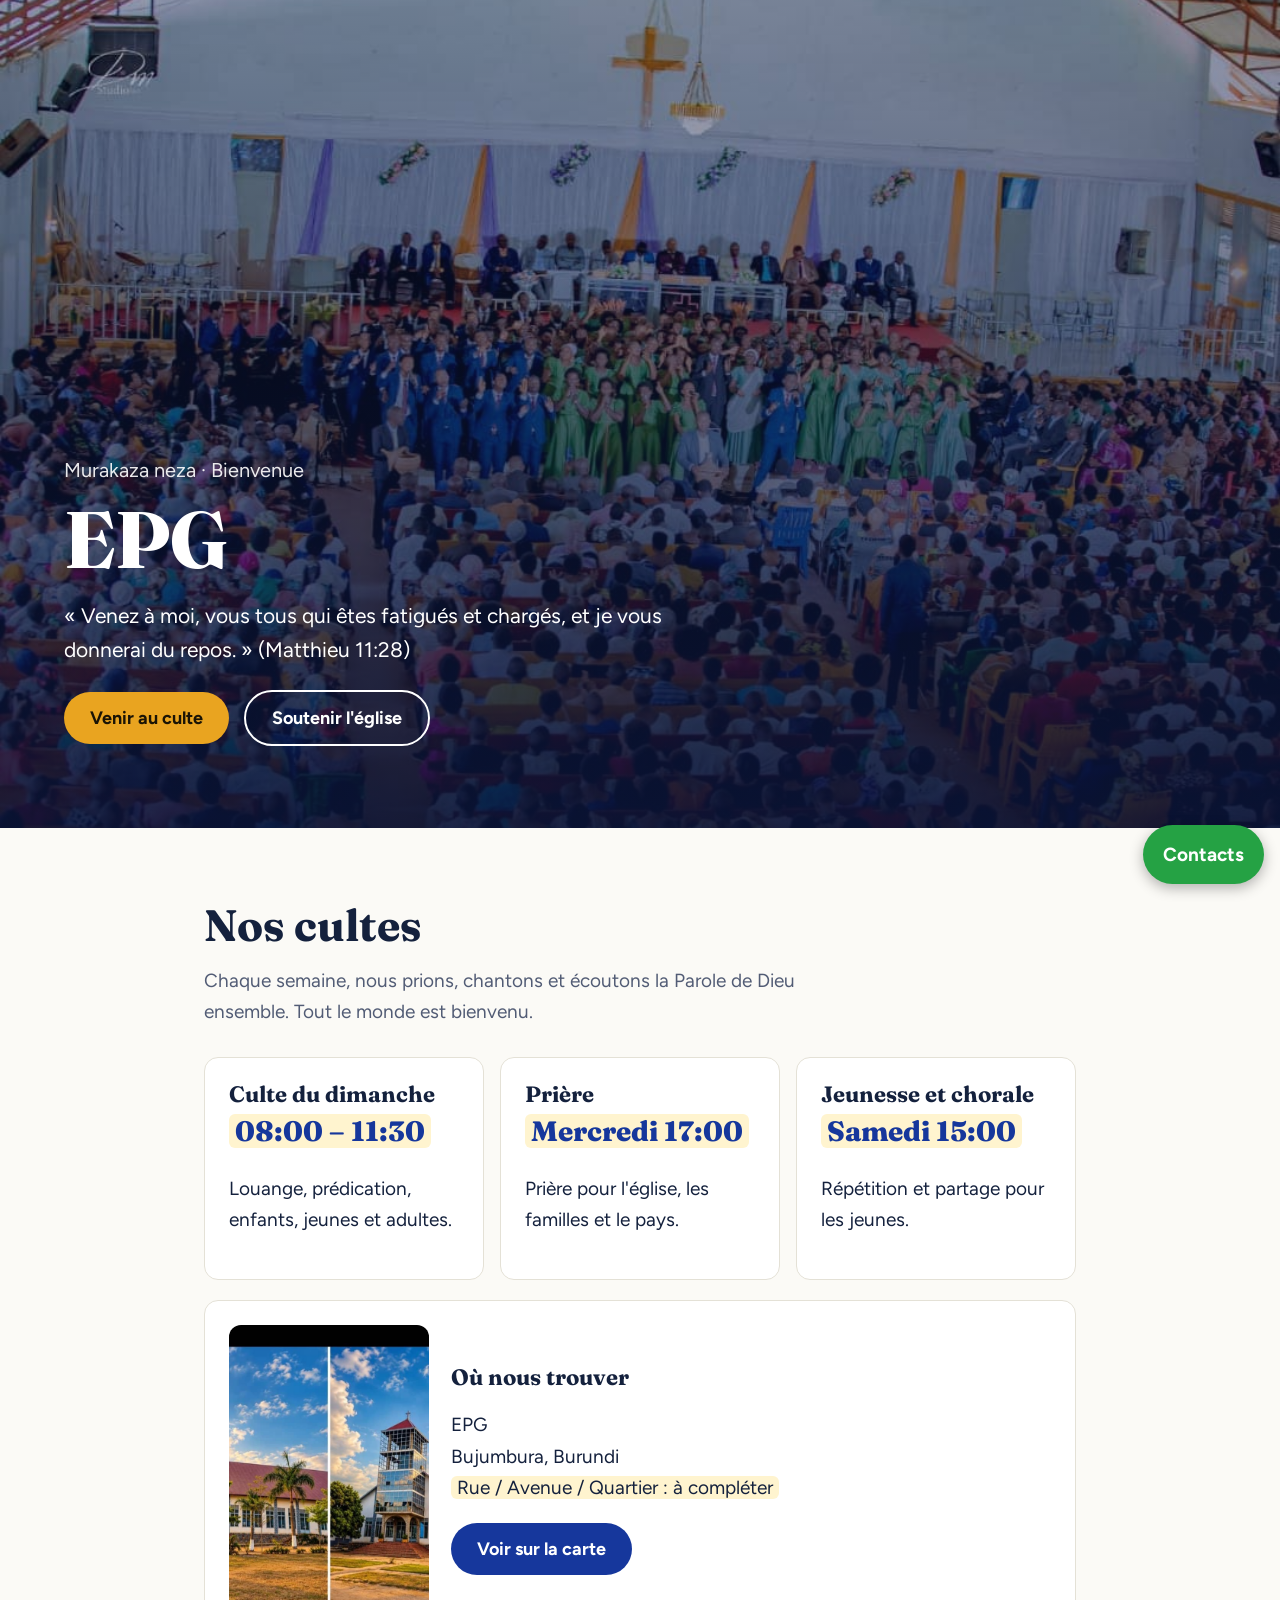
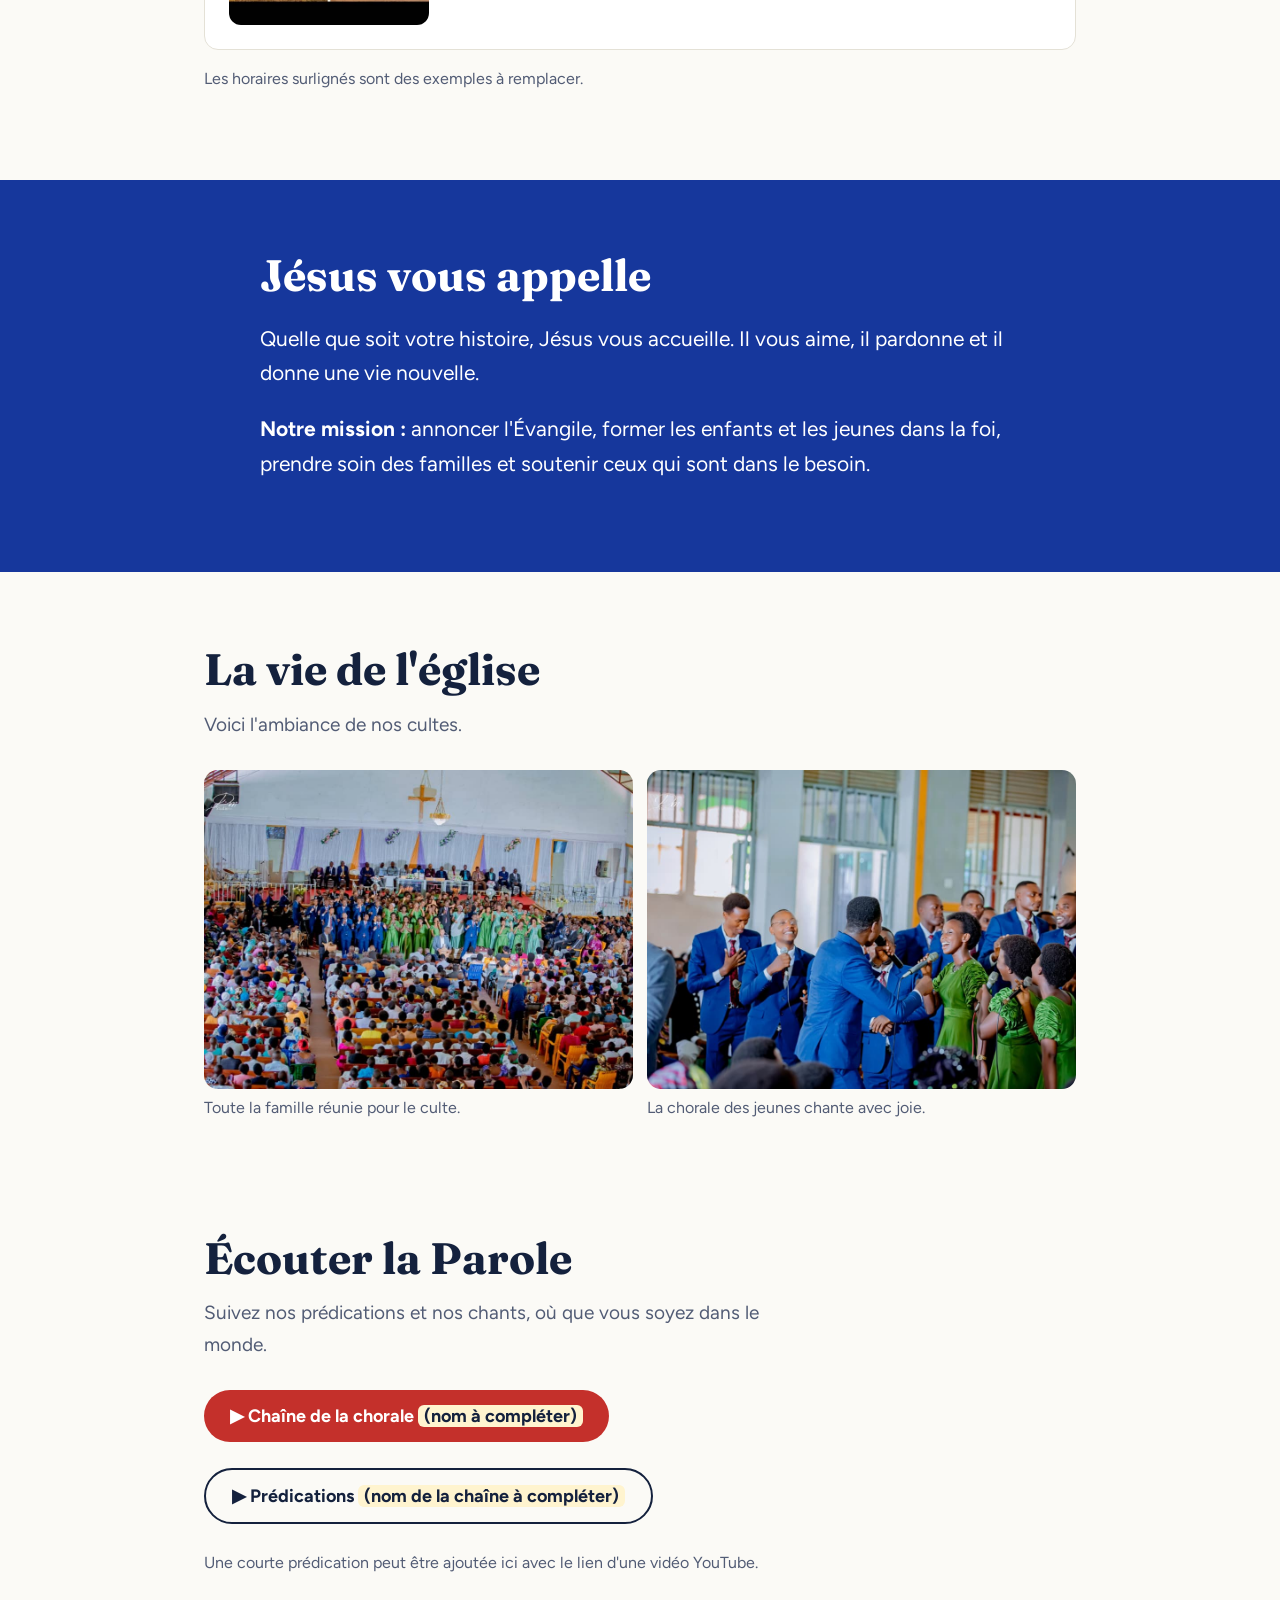
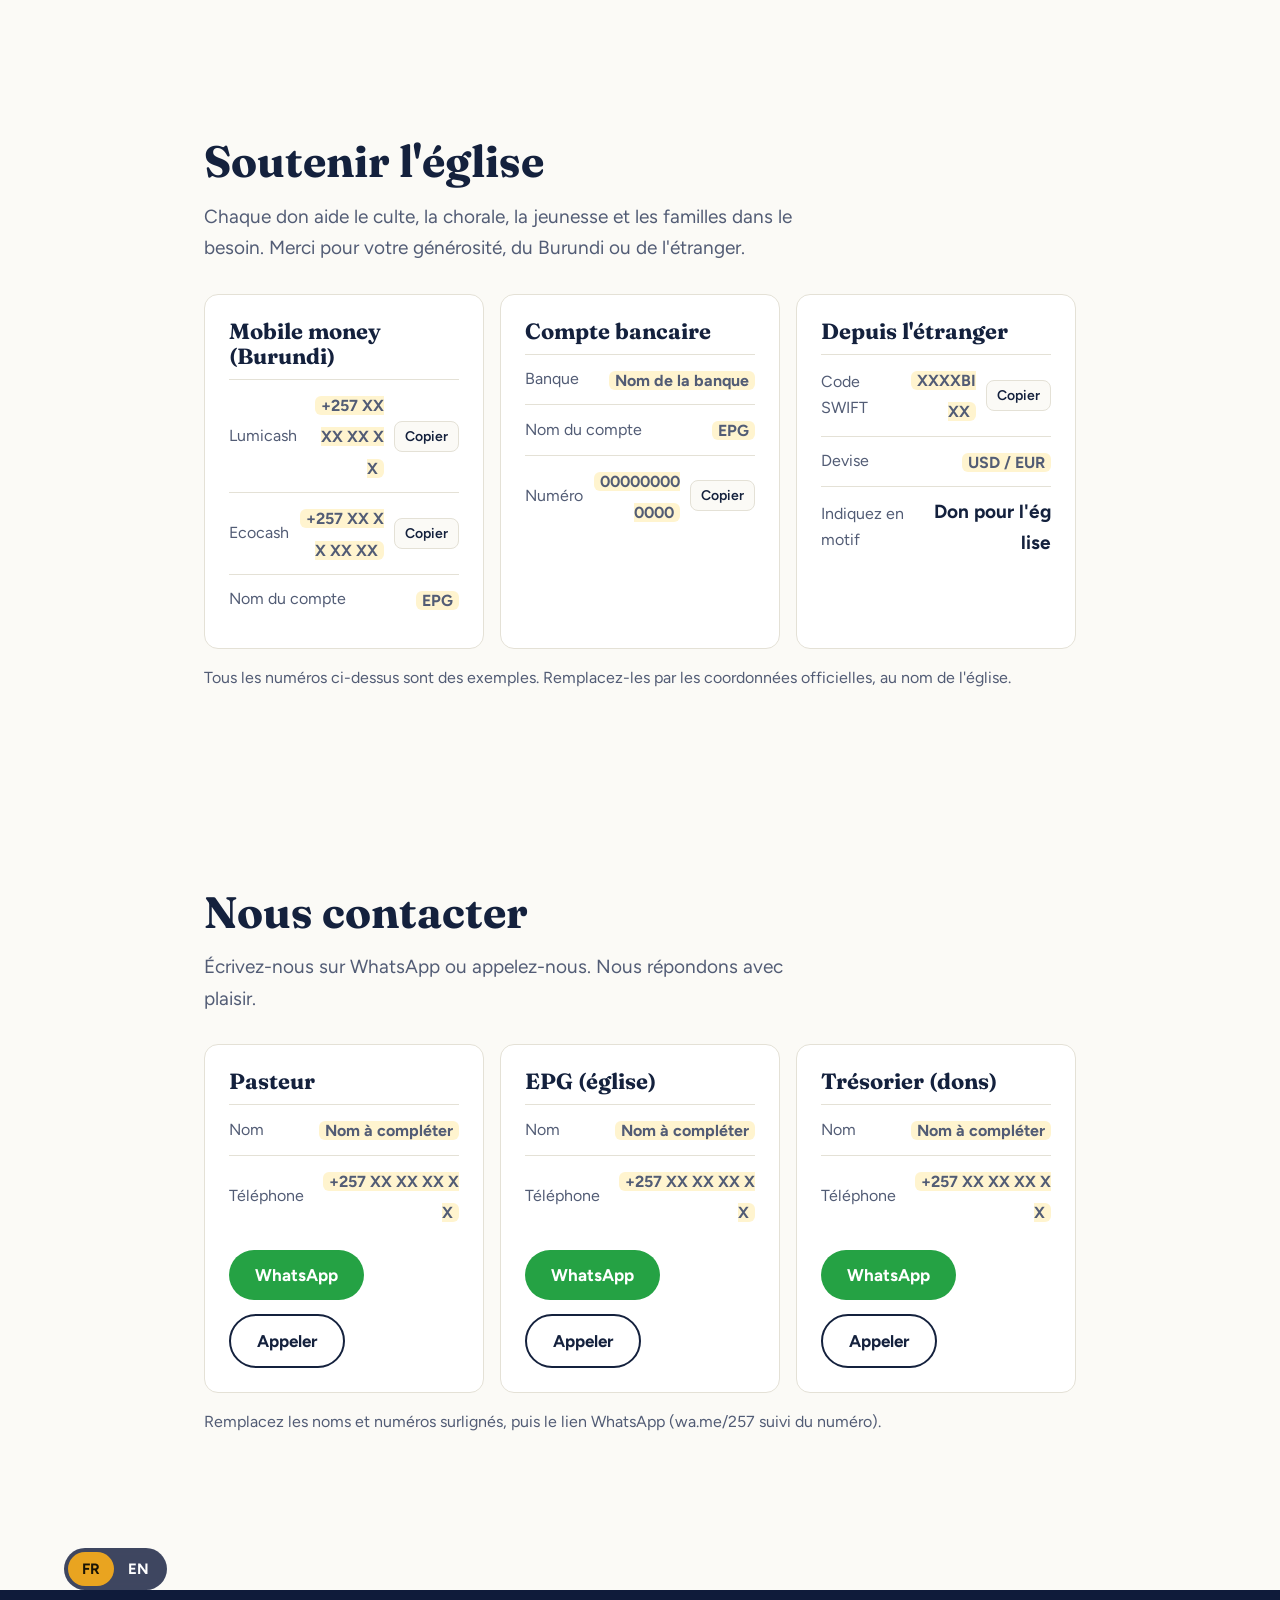
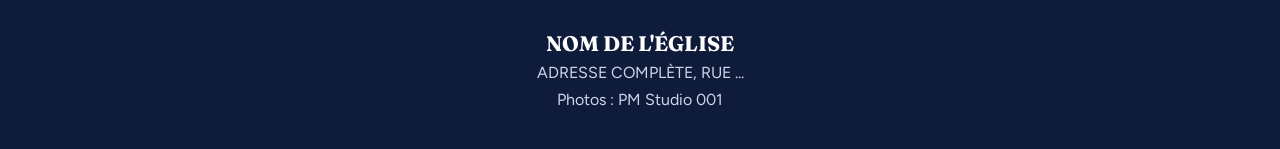
==== index.html @ dc8bec6e "correspondance to eglise-v3.html done" ====
<!DOCTYPE html>
<html lang="fr">
<head>
  <meta charset="utf-8">
  <meta name="viewport" content="width=device-width, initial-scale=1, viewport-fit=cover">
  <meta name="theme-color" content="#fbfaf6">
  <meta name="description" content="Bienvenue à l'EPG, église à Bujumbura, Burundi.">
  <title>EPG – Bujumbura, Burundi</title>
  <link rel="preconnect" href="https://fonts.googleapis.com">
  <link rel="preconnect" href="https://fonts.gstatic.com" crossorigin>
  <link href="https://fonts.googleapis.com/css2?family=Fraunces:opsz,wght@9..144,600;9..144,800&family=Figtree:wght@400;500;700&display=swap" rel="stylesheet">
  <link rel="stylesheet" href="css/main.css">
  <script type="module" src="js/main.js"></script>
</head>
<body>
  <main id="app"></main>
</body>
</html>
---- css/main.css ----
@import url("./base.css");
@import url("./layout.css");
@import url("./components/hero.css");
@import url("./components/sections.css");
@import url("./components/controls.css");
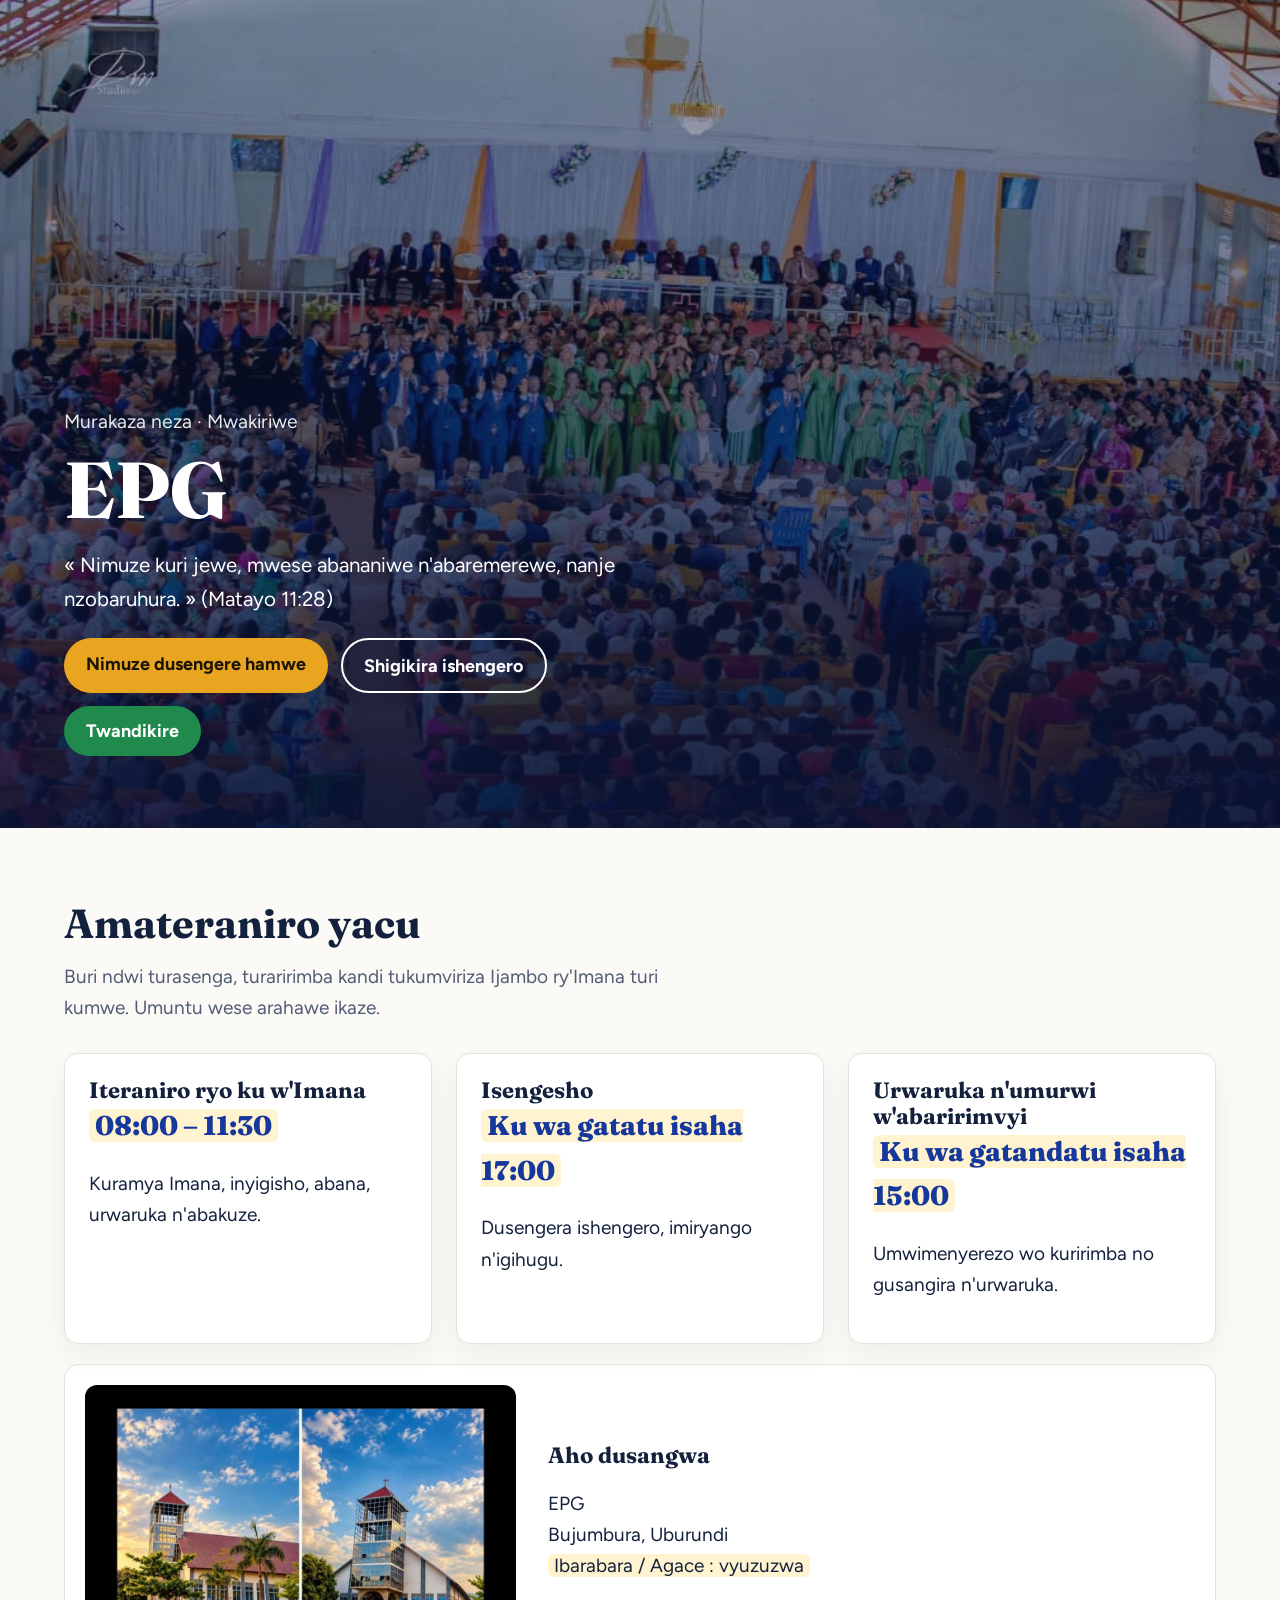
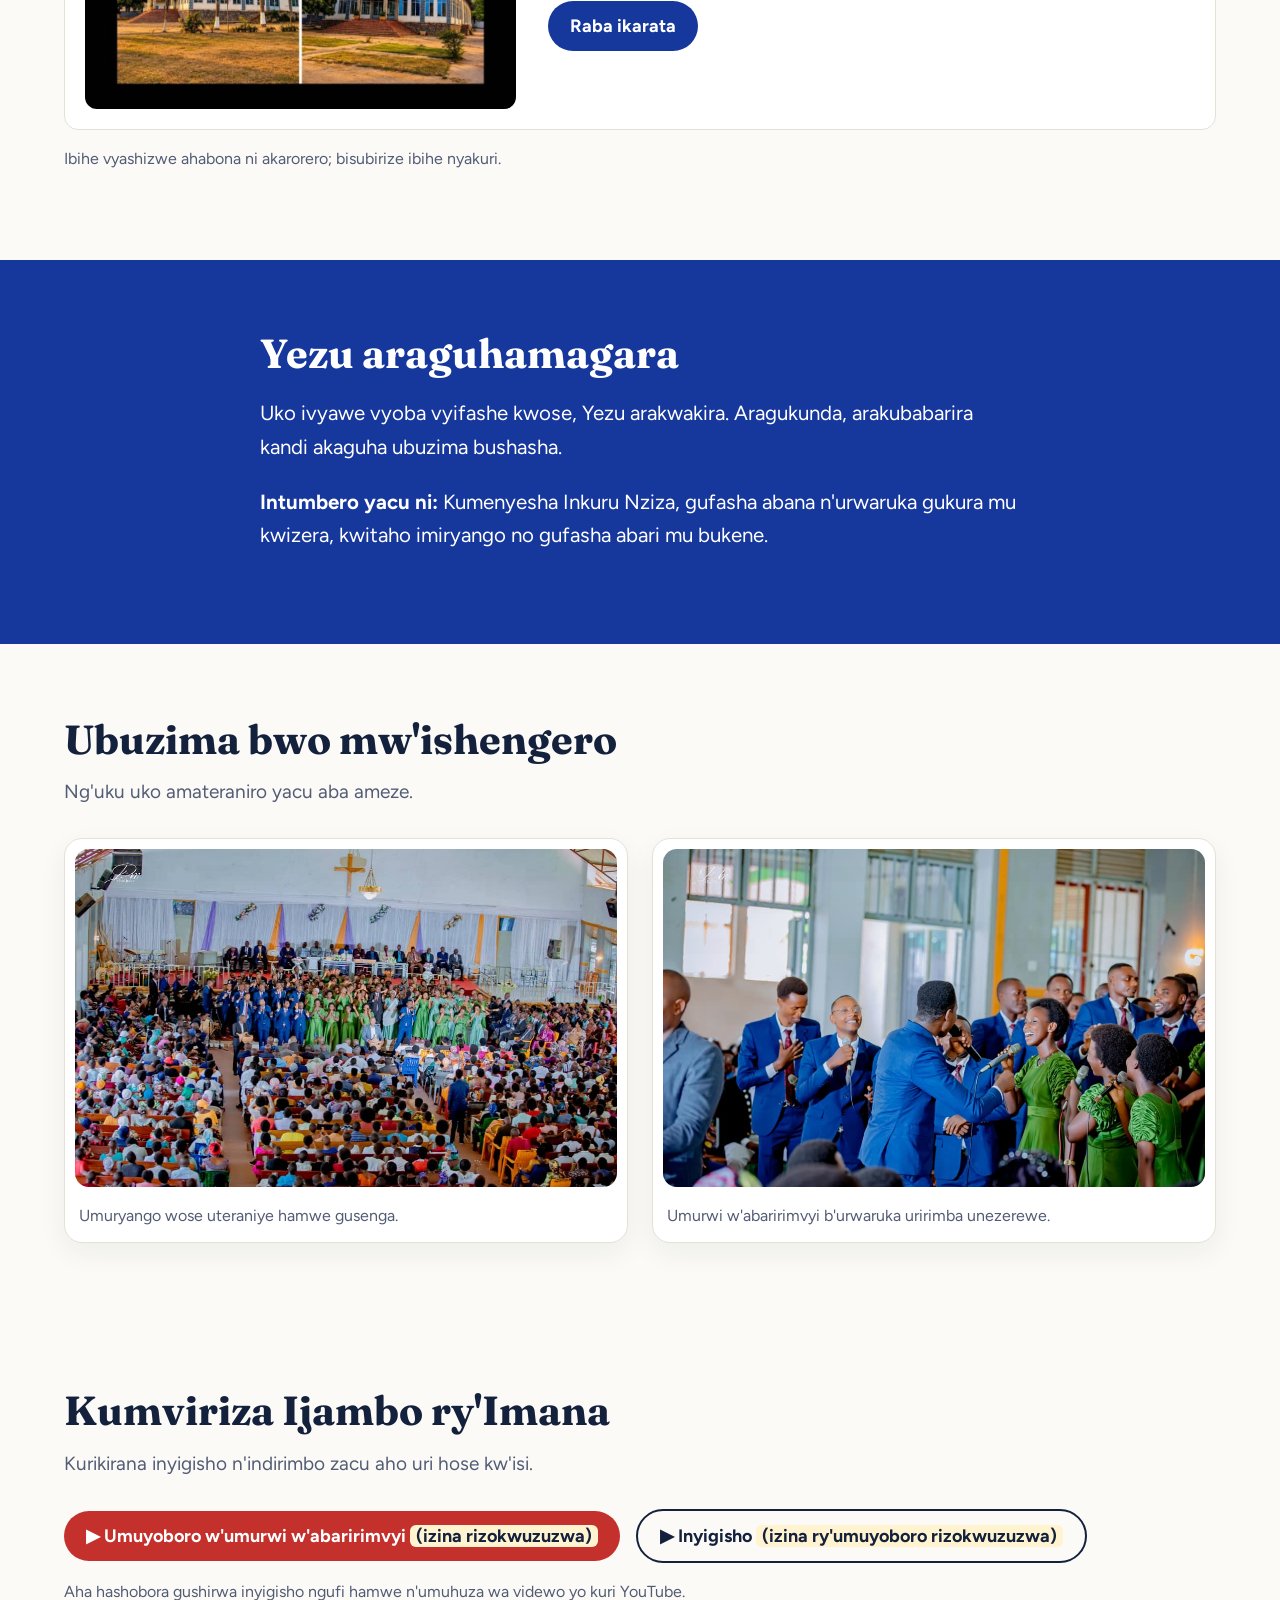
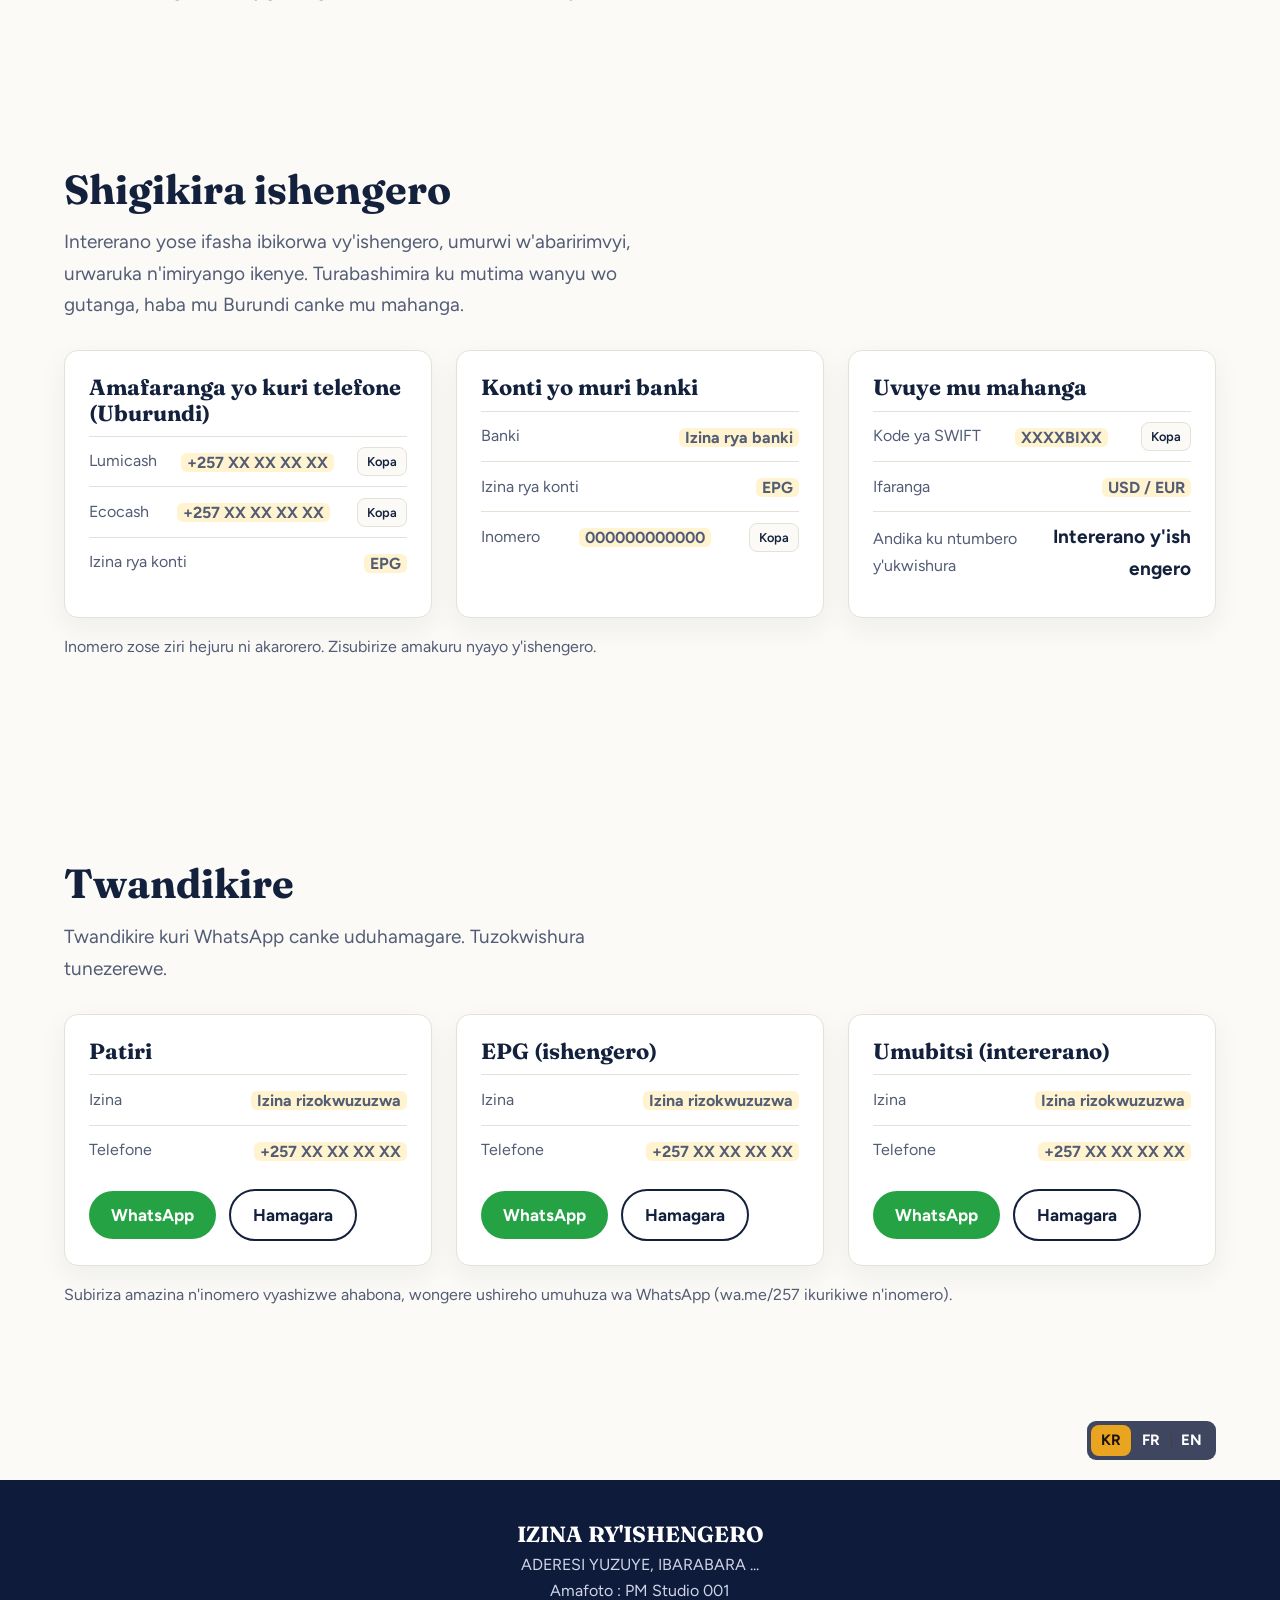
==== commit b919f175: "language swichter redesigned" ====
--- a/index.html
+++ b/index.html
@@ -6,6 +6,7 @@
   <meta name="theme-color" content="#fbfaf6">
   <meta name="description" content="Bienvenue à l'EPG, église à Bujumbura, Burundi.">
   <title>EPG – Bujumbura, Burundi</title>
+  <link rel="icon" type="image/jpeg" href="images/church_image.jpeg">
   <link rel="preconnect" href="https://fonts.googleapis.com">
   <link rel="preconnect" href="https://fonts.gstatic.com" crossorigin>
   <link href="https://fonts.googleapis.com/css2?family=Fraunces:opsz,wght@9..144,600;9..144,800&family=Figtree:wght@400;500;700&display=swap" rel="stylesheet">
